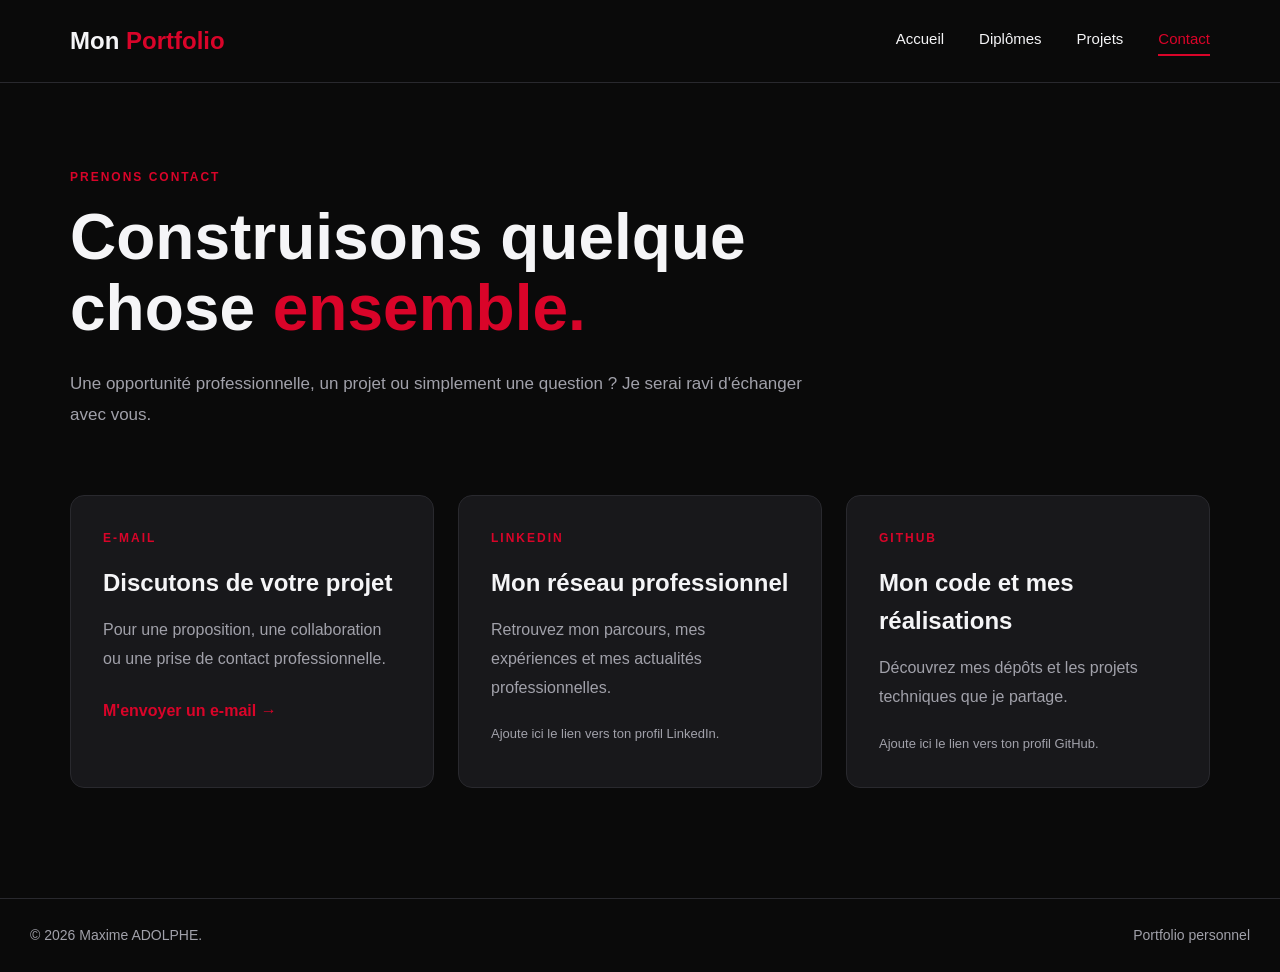
==== contact.html @ 1e72795f "ajout des différentes pages + css" ====
<!DOCTYPE html>
<html lang="fr">
<head>
  <meta charset="UTF-8">
  <meta name="viewport"
        content="width=device-width, initial-scale=1.0">
  <meta name="description"
        content="Contactez Maxime ADOLPHE pour échanger sur une opportunité professionnelle.">

  <title>Contact | Maxime ADOLPHE</title>

  <link rel="stylesheet" href="assets/css/style.css">
  <script src="assets/js/main.js" defer></script>
</head>
<body>

  <header class="header">
    <nav class="navbar" aria-label="Navigation principale">
      <a href="index.html" class="logo">
        Mon<span> Portfolio</span>
      </a>

      <button class="menu-toggle" type="button"
              aria-label="Ouvrir le menu"
              aria-expanded="false"
              aria-controls="nav-links">☰</button>

      <ul class="nav-links" id="nav-links">
        <li><a href="index.html">Accueil</a></li>
        <li><a href="diplomes.html">Diplômes</a></li>
        <li><a href="projets.html">Projets</a></li>
        <li><a href="contact.html" class="active"
               aria-current="page">Contact</a></li>
      </ul>
    </nav>
  </header>

  <main class="inner-page">
    <section class="page-heading">
      <p class="section-label">PRENONS CONTACT</p>
      <h1>Construisons quelque chose
        <span>ensemble.</span>
      </h1>
      <p>
        Une opportunité professionnelle, un projet
        ou simplement une question ? Je serai ravi
        d'échanger avec vous.
      </p>
    </section>

    <section class="contact-grid">

      <article class="info-card reveal">
        <p class="section-label">E-MAIL</p>
        <h2>Discutons de votre projet</h2>
        <p>
          Pour une proposition, une collaboration
          ou une prise de contact professionnelle.
        </p>
        <a class="contact-link"
           href="mailto:adresse@example.com">
          M'envoyer un e-mail →
        </a>
      </article>

      <article class="info-card reveal">
        <p class="section-label">LINKEDIN</p>
        <h2>Mon réseau professionnel</h2>
        <p>
          Retrouvez mon parcours, mes expériences
          et mes actualités professionnelles.
        </p>
        <!-- Remplacer # par ton URL LinkedIn -->
        <p class="contact-note">
          Ajoute ici le lien vers ton profil LinkedIn.
        </p>
      </article>

      <article class="info-card reveal">
        <p class="section-label">GITHUB</p>
        <h2>Mon code et mes réalisations</h2>
        <p>
          Découvrez mes dépôts et les projets
          techniques que je partage.
        </p>
        <!-- Remplacer # par ton URL GitHub -->
        <p class="contact-note">
          Ajoute ici le lien vers ton profil GitHub.
        </p>
      </article>

    </section>
  </main>

  <footer class="footer">
    <p>© <span id="year"></span> Maxime ADOLPHE.</p>
    <p>Portfolio personnel</p>
  </footer>

</body>
</html>
---- assets/css/style.css ----
:root {
  --bg-primary: #0a0a0a;
  --bg-secondary: #18181b;
  --accent: #d90429;
  --text-primary: #f5f5f7;
  --text-secondary: #a1a1aa;
  --border: #29292e;
}

body {
  margin: 0;
  background-color: var(--bg-primary);
  color: var(--text-primary);
  font-family: Arial, sans-serif;
}

a {
  color: var(--text-primary);
  text-decoration: none;
}

a:hover {
  color: var(--accent);
}

.btn-primary {
  background-color: var(--accent);
  color: #fff;
  padding: 12px 24px;
  border-radius: 8px;
  display: inline-block;
}

.profile-photo {
  width: 180px;
  height: 180px;
  object-fit: cover;
  border-radius: 50%;
  border: 3px solid var(--accent);
}



/* VARIABLES */
:root {
  --bg-primary: #0a0a0a;
  --bg-secondary: #18181b;
  --accent: #d90429;
  --text-primary: #f5f5f7;
  --text-secondary: #a1a1aa;
  --border: #29292e;
}

/* RESET */
* {
  margin: 0;
  padding: 0;
  box-sizing: border-box;
}

html {
  scroll-behavior: smooth;
}

body {
  background: var(--bg-primary);
  color: var(--text-primary);
  font-family: Arial, Helvetica, sans-serif;
  line-height: 1.6;
}

a {
  text-decoration: none;
  color: inherit;
}

/* NAVIGATION */
.header {
  border-bottom: 1px solid var(--border);
}

.navbar {
  max-width: 1200px;
  margin: auto;
  padding: 22px 30px;
  display: flex;
  justify-content: space-between;
  align-items: center;
}

.logo {
  font-size: 24px;
  font-weight: 800;
}

.logo span {
  color: var(--accent);
}

.nav-links {
  display: flex;
  list-style: none;
  gap: 35px;
}

.nav-links a {
  font-size: 15px;
  transition: color 0.3s;
}

.nav-links a:hover,
.nav-links a.active {
  color: var(--accent);
}

.menu-toggle {
  display: none;
}

/* HERO */
.hero {
  max-width: 1200px;
  min-height: 75vh;
  margin: auto;
  padding: 80px 30px;
  display: flex;
  align-items: center;
  justify-content: space-between;
  gap: 60px;
}

.hero-content {
  flex: 1;
}

.hero-intro {
  color: var(--accent);
  font-weight: 600;
  margin-bottom: 15px;
}

.hero h1 {
  font-size: clamp(36px, 5vw, 64px);
  line-height: 1.15;
  margin-bottom: 15px;
}

.hero h1 span {
  display: block;
  color: var(--accent);
}

.hero h2 {
  font-size: 24px;
  font-weight: 400;
  color: var(--text-secondary);
  margin-bottom: 25px;
}

.hero-description {
  max-width: 550px;
  color: var(--text-secondary);
  margin-bottom: 35px;
}

/* BOUTONS */
.hero-buttons {
  display: flex;
  gap: 15px;
  flex-wrap: wrap;
}

.btn {
  display: inline-block;
  padding: 13px 25px;
  border-radius: 8px;
  font-weight: 600;
  transition: 0.3s;
}

.btn-primary {
  background: var(--accent);
  color: var(--text-primary);
}

.btn-primary:hover {
  background: #b80322;
  transform: translateY(-3px);
}

.btn-outline {
  border: 1px solid var(--accent);
}

.btn-outline:hover {
  background: var(--accent);
  transform: translateY(-3px);
}

/* PHOTO */
.hero-image {
  flex: 0 0 320px;
  display: flex;
  justify-content: center;
}

.hero-image img {
  width: 320px;
  height: 320px;
  object-fit: cover;
  border-radius: 50%;
  border: 4px solid var(--accent);
  box-shadow: 0 0 45px rgba(217, 4, 41, 0.2);
}

/* FOOTER */
.footer {
  border-top: 1px solid var(--border);
  padding: 25px 30px;
  display: flex;
  justify-content: space-between;
  gap: 15px;
  color: var(--text-secondary);
  font-size: 14px;
}

/* RESPONSIVE */
@media (max-width: 768px) {
  .navbar {
    flex-wrap: wrap;
  }

  .menu-toggle {
    display: block;
    background: none;
    border: none;
    color: var(--text-primary);
    font-size: 28px;
    cursor: pointer;
  }

  .nav-links {
    display: none;
    flex-direction: column;
    width: 100%;
    gap: 15px;
    padding-top: 20px;
  }

  .nav-links.open {
    display: flex;
  }

  .hero {
    flex-direction: column-reverse;
    text-align: center;
    padding: 60px 20px;
    gap: 35px;
  }

  .hero-image {
    flex: none;
  }

  .hero-image img {
    width: 220px;
    height: 220px;
  }

  .hero-buttons {
    justify-content: center;
  }

  .footer {
    flex-direction: column;
    text-align: center;
  }
}

@media (prefers-reduced-motion: reduce) {
  html {
    scroll-behavior: auto;
  }

  .btn {
    transition: none;
  }
}


/* ANIMATION DE LA PRESENTATION */
@keyframes fadeUp {
  from {
    opacity: 0;
    transform: translateY(35px);
  }

  to {
    opacity: 1;
    transform: translateY(0);
  }
}

@keyframes fadeRight {
  from {
    opacity: 0;
    transform: translateX(40px);
  }

  to {
    opacity: 1;
    transform: translateX(0);
  }
}

@media (prefers-reduced-motion: no-preference) {
  .hero-content {
    animation: fadeUp 0.9s ease-out both;
  }

  .hero-image {
    animation: fadeRight 1.1s ease-out both;
  }
}


/* HALO LUMINEUX PHOTO */
.hero-image {
  position: relative;
  isolation: isolate;
}

.hero-image::before {
  content: "";
  position: absolute;

  width: 110%;
  aspect-ratio: 1;
  border-radius: 50%;

  background: radial-gradient(
    circle,
    rgba(217, 4, 41, 0.28) 0%,
    rgba(217, 4, 41, 0.08) 45%,
    transparent 70%
  );

  filter: blur(22px);
  z-index: -1;
  pointer-events: none;
}

.hero-image img {
  position: relative;
  max-width: 100%;
  transition:
    transform 0.4s ease,
    box-shadow 0.4s ease;
}

@media (hover: hover) {
  .hero-image img:hover {
    transform: scale(1.035);
    box-shadow: 0 0 55px rgba(217, 4, 41, 0.35);
  }
}


/* SOULIGNEMENT ANIME */
.nav-links a {
  position: relative;
  display: inline-block;
  padding-bottom: 5px;
}

.nav-links a::after {
  content: "";
  position: absolute;
  left: 0;
  bottom: 0;

  width: 100%;
  height: 2px;
  background: var(--accent);

  transform: scaleX(0);
  transform-origin: left;
  transition: transform 0.3s ease;
}

.nav-links a:hover::after,
.nav-links a:focus-visible::after,
.nav-links a.active::after {
  transform: scaleX(1);
}

@media (prefers-reduced-motion: reduce) {
  .nav-links a::after {
    transition: none;
  }
}


/* ===================================
   PAGES INTERIEURES - DARK CRIMSON
=================================== */

.inner-page {
  max-width: 1200px;
  min-height: 75vh;
  margin: 0 auto;
  padding: 85px 30px 110px;
}

.page-heading {
  max-width: 760px;
  margin-bottom: 65px;
}

.section-label {
  color: var(--accent);
  font-size: 12px;
  font-weight: 700;
  letter-spacing: 2px;
  text-transform: uppercase;
  margin-bottom: 14px;
}

.page-heading h1 {
  font-size: clamp(38px, 5vw, 64px);
  line-height: 1.12;
  margin-bottom: 24px;
}

.page-heading h1 span,
.subsection h2 span {
  color: var(--accent);
}

.page-heading > p:last-child {
  color: var(--text-secondary);
  font-size: 17px;
  line-height: 1.8;
}

/* CARTES */
.content-grid,
.contact-grid {
  display: grid;
  grid-template-columns: repeat(2, minmax(0, 1fr));
  gap: 24px;
}

.info-card,
.project-card {
  background: var(--bg-secondary);
  border: 1px solid var(--border);
  border-radius: 14px;
  overflow: hidden;
  transition:
    transform 0.3s ease,
    border-color 0.3s ease,
    box-shadow 0.3s ease;
}

.info-card {
  padding: 32px;
}

.info-card:hover,
.project-card:hover {
  transform: translateY(-5px);
  border-color: var(--accent);
  box-shadow: 0 15px 40px rgba(217, 4, 41, 0.1);
}

.info-card h2,
.info-card h3,
.project-card h2 {
  color: var(--text-primary);
  margin-bottom: 14px;
}

.info-card p,
.project-card p {
  color: var(--text-secondary);
  line-height: 1.8;
}

.info-card .section-label,
.project-card .section-label {
  color: var(--accent);
}

/* FRISE CHRONOLOGIQUE */
.timeline {
  position: relative;
  border-left: 2px solid var(--accent);
  margin-left: 12px;
  padding-left: 36px;
}

.timeline-item {
  position: relative;
  padding: 0 0 50px;
}

.timeline-item::before {
  content: "";
  position: absolute;
  left: -45px;
  top: 5px;
  width: 14px;
  height: 14px;
  background: var(--accent);
  border: 3px solid var(--bg-primary);
  border-radius: 50%;
  box-shadow: 0 0 15px rgba(217, 4, 41, 0.5);
}

.timeline-date {
  color: var(--accent);
  font-size: 14px;
  font-weight: 700;
}

.timeline-item h2 {
  margin: 10px 0;
  font-size: 25px;
}

.timeline-school {
  color: var(--text-primary);
  font-weight: 600;
  margin-bottom: 12px;
}

.timeline-item > p:last-of-type {
  color: var(--text-secondary);
  max-width: 700px;
}

.subsection {
  margin-top: 65px;
}

.subsection h2 {
  font-size: 32px;
  margin-bottom: 28px;
}

/* ETIQUETTES */
.tag-list {
  display: flex;
  flex-wrap: wrap;
  gap: 9px;
  margin-top: 20px;
}

.tag-list span {
  padding: 6px 12px;
  background: rgba(217, 4, 41, 0.1);
  border: 1px solid rgba(217, 4, 41, 0.3);
  border-radius: 6px;
  color: var(--text-primary);
  font-size: 12px;
}

/* PROJETS */
.project-visual {
  height: 210px;
  background:
    radial-gradient(circle at 75% 25%,
      rgba(217, 4, 41, 0.25), transparent 55%),
    #111114;
  display: flex;
  flex-direction: column;
  justify-content: space-between;
  padding: 25px;
  color: var(--accent);
  font-size: 12px;
  letter-spacing: 2px;
}

.project-symbol {
  font-size: 70px;
  font-weight: 700;
  align-self: flex-end;
  line-height: 1;
  opacity: 0.65;
}

.project-body {
  padding: 30px;
}

.project-note,
.contact-note {
  font-size: 13px;
  margin-top: 20px;
}

/* CONTACT */
.contact-link,
.contact-link:visited {
  display: inline-block;
  margin-top: 24px;
  color: var(--accent);
  font-weight: 700;
}

.contact-link:hover {
  color: var(--text-primary);
}

.contact-grid {
  grid-template-columns: repeat(3, minmax(0, 1fr));
}

/* ANIMATIONS */
@media (prefers-reduced-motion: no-preference) {
  .reveal {
    animation: revealUp 0.75s ease both;
  }

  @keyframes revealUp {
    from {
      opacity: 0;
      transform: translateY(25px);
    }
    to {
      opacity: 1;
      transform: translateY(0);
    }
  }
}

/* RESPONSIVE */
@media (max-width: 900px) {
  .contact-grid {
    grid-template-columns: 1fr;
  }
}

@media (max-width: 768px) {
  .inner-page {
    padding: 60px 20px 80px;
  }

  .page-heading {
    margin-bottom: 45px;
  }

  .content-grid {
    grid-template-columns: 1fr;
  }

  .timeline {
    padding-left: 25px;
  }

  .timeline-item::before {
    left: -34px;
  }

  .info-card,
  .project-body {
    padding: 24px;
  }
}

@media (prefers-reduced-motion: reduce) {
  .info-card,
  .project-card {
    transition: none;
  }
}
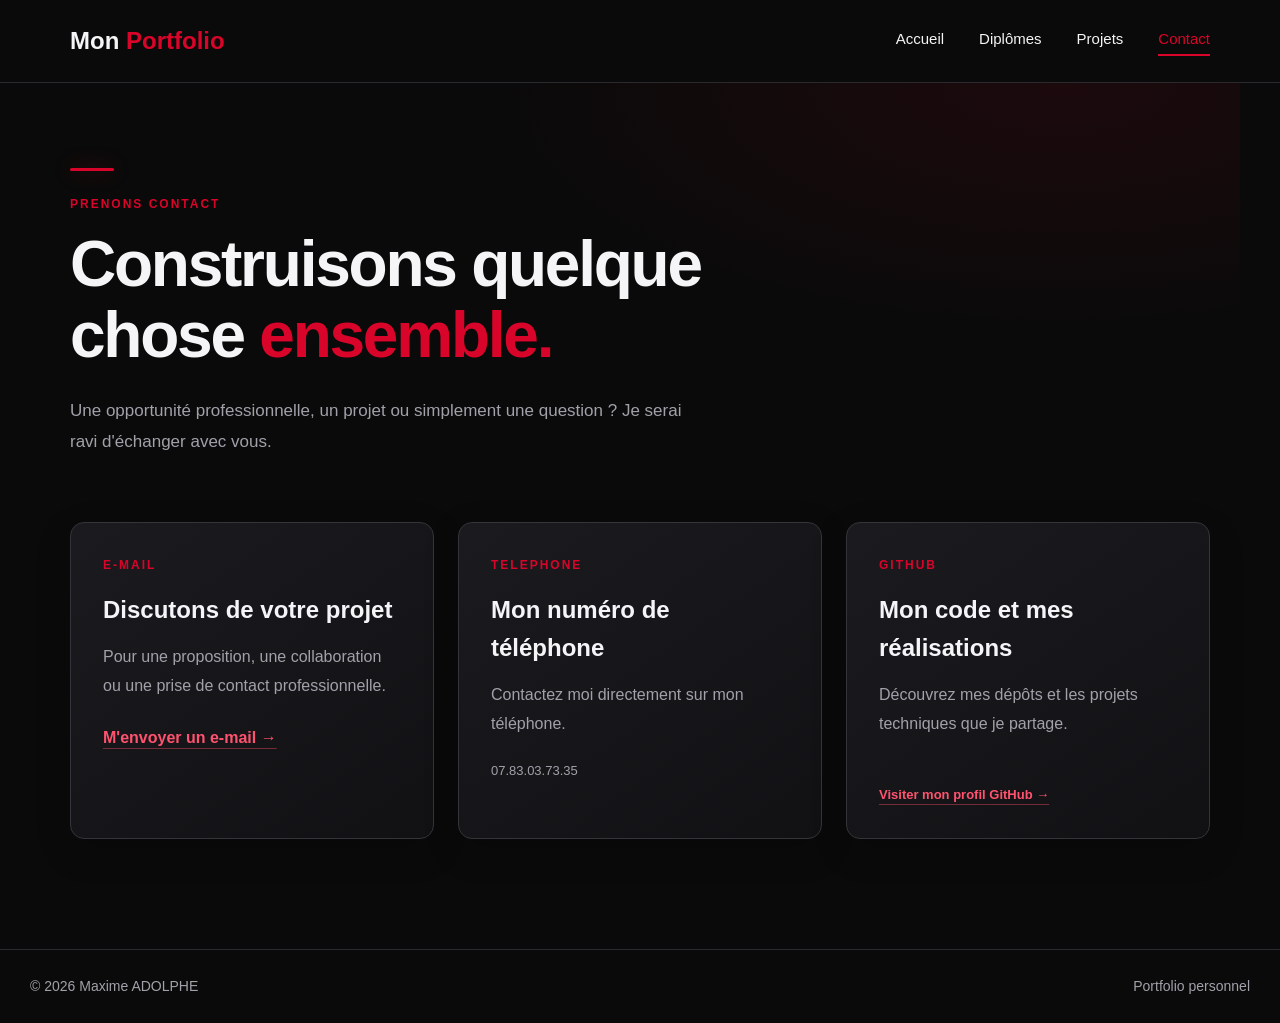
==== commit 550c9f55: "ajout formes de contact" ====
--- a/contact.html
+++ b/contact.html
@@ -59,21 +59,19 @@
           ou une prise de contact professionnelle.
         </p>
         <a class="contact-link"
-           href="mailto:adresse@example.com">
+           href="mailto:max80ad@gmail.com?subject=Demande%20de%20contact%20Portfolio">
           M'envoyer un e-mail →
         </a>
       </article>
 
       <article class="info-card reveal">
-        <p class="section-label">LINKEDIN</p>
-        <h2>Mon réseau professionnel</h2>
+        <p class="section-label">TELEPHONE</p>
+        <h2>Mon numéro de téléphone</h2>
         <p>
-          Retrouvez mon parcours, mes expériences
-          et mes actualités professionnelles.
+          Contactez moi directement sur mon téléphone.
         </p>
-        <!-- Remplacer # par ton URL LinkedIn -->
         <p class="contact-note">
-          Ajoute ici le lien vers ton profil LinkedIn.
+          07.83.03.73.35
         </p>
       </article>
 
@@ -86,7 +84,11 @@
         </p>
         <!-- Remplacer # par ton URL GitHub -->
         <p class="contact-note">
-          Ajoute ici le lien vers ton profil GitHub.
+          <a class="contact-link"
+             href="https://github.com/m4x0u80" target="_blank"
+             rel="noopener noreferrer">
+            Visiter mon profil GitHub →
+          </a>
         </p>
       </article>
 
@@ -94,7 +96,7 @@
   </main>
 
   <footer class="footer">
-    <p>© <span id="year"></span> Maxime ADOLPHE.</p>
+    <p>© <span id="year"></span> Maxime ADOLPHE</p>
     <p>Portfolio personnel</p>
   </footer>
 
--- a/assets/css/style.css
+++ b/assets/css/style.css
@@ -676,3 +676,149 @@
     transition: none;
   }
 }
+
+
+/* DARK CRIMSON — FINITIONS DES PAGES INTERIEURES
+   Ajouter à la FIN de assets/css/style.css */
+
+/* Fond discret et titres */
+.inner-page {
+  position: relative;
+  isolation: isolate;
+  background: radial-gradient(ellipse 65% 340px at 85% 0%, rgba(217,4,41,.085), transparent 75%);
+}
+.page-heading { position: relative; }
+.page-heading::before {
+  content: "";
+  display: block;
+  width: 44px;
+  height: 3px;
+  margin-bottom: 24px;
+  border-radius: 3px;
+  background: var(--accent);
+  box-shadow: 0 0 20px rgba(217,4,41,.4);
+}
+.page-heading h1 { letter-spacing: -.035em; text-wrap: balance; }
+.page-heading > p:last-child { max-width: 65ch; }
+
+/* Cartes : profondeur, mouvement et lisibilité */
+.info-card, .project-card {
+  position: relative;
+  background: linear-gradient(145deg, #1b1b1f, #111114);
+  border: 1px solid #34343a;
+  box-shadow: 0 12px 35px rgba(0,0,0,.18);
+}
+.info-card::before, .project-card::before {
+  content: "";
+  position: absolute;
+  inset: 0 auto 0 0;
+  width: 3px;
+  background: var(--accent);
+  opacity: 0;
+  transition: opacity .25s ease;
+  pointer-events: none;
+  z-index: 1;
+}
+.info-card:hover::before, .project-card:hover::before,
+.info-card:focus-within::before, .project-card:focus-within::before { opacity: 1; }
+.info-card:hover, .project-card:hover,
+.info-card:focus-within, .project-card:focus-within {
+  border-color: rgba(217,4,41,.8);
+  box-shadow: 0 18px 42px rgba(0,0,0,.35), 0 0 28px rgba(217,4,41,.08);
+}
+
+/* Frise des diplômes */
+.timeline { border-left-color: rgba(217,4,41,.65); }
+.timeline-item { padding-bottom: 56px; }
+.timeline-item:last-child { padding-bottom: 0; }
+.timeline-item::before { box-shadow: 0 0 0 4px rgba(217,4,41,.12), 0 0 18px rgba(217,4,41,.4); }
+.timeline-item h2 { color: var(--text-primary); line-height: 1.3; }
+.timeline-school { color: #d7d7dd; }
+.timeline-item > p { line-height: 1.8; }
+.subsection { padding-top: 24px; border-top: 1px solid var(--border); }
+
+/* Tags de compétences */
+.tag-list span {
+  background: rgba(217,4,41,.12);
+  border-color: rgba(217,4,41,.36);
+  color: var(--text-primary);
+  font-weight: 500;
+}
+
+/* Réalisations */
+.projects-grid { align-items: stretch; }
+.project-card { display: flex; flex-direction: column; }
+.project-visual {
+  position: relative;
+  overflow: hidden;
+  background:
+    linear-gradient(135deg, transparent 48%, rgba(217,4,41,.09) 49%, transparent 51%),
+    radial-gradient(circle at 80% 25%, rgba(217,4,41,.24), transparent 55%),
+    #111114;
+}
+.project-visual img {
+  display: block;
+  width: 100%;
+  height: 100%;
+  object-fit: cover;
+}
+.project-visual::after {
+  content: "";
+  position: absolute;
+  width: 160px;
+  height: 160px;
+  border: 1px solid rgba(217,4,41,.3);
+  border-radius: 50%;
+  right: -60px;
+  bottom: -80px;
+  pointer-events: none;
+}
+.project-symbol { transition: transform .35s ease; }
+.project-card:hover .project-symbol { transform: translateY(-6px) rotate(-5deg); }
+.project-body { display: flex; flex-direction: column; flex: 1; }
+.project-body .tag-list { margin-top: auto; padding-top: 20px; }
+.project-note { color: #b6b6c0; }
+
+/* Liens de contact : toujours lisibles */
+.contact-link, .contact-link:visited {
+  color: #ff526e;
+  text-decoration: underline;
+  text-decoration-color: rgba(255,82,110,.4);
+  text-underline-offset: 5px;
+  transition: color .2s ease, text-decoration-color .2s ease;
+}
+.contact-link:hover, .contact-link:focus-visible {
+  color: var(--text-primary);
+  text-decoration-color: var(--accent);
+}
+.contact-link:focus-visible, .nav-links a:focus-visible {
+  outline: 2px solid var(--accent);
+  outline-offset: 5px;
+  border-radius: 2px;
+}
+
+/* Boutons de la page d'accueil : texte blanc même au survol */
+.btn-primary, .btn-primary:visited, .btn-primary:hover, .btn-primary:focus-visible,
+.btn-outline, .btn-outline:visited, .btn-outline:hover, .btn-outline:focus-visible {
+  color: #f5f5f7;
+}
+
+/* Ecrans intermédiaires et mobiles */
+@media (max-width: 900px) {
+  .content-grid { grid-template-columns: repeat(2, minmax(0,1fr)); }
+  .contact-grid { grid-template-columns: 1fr; }
+}
+@media (max-width: 768px) {
+  .content-grid, .projects-grid { grid-template-columns: 1fr; }
+  .inner-page { padding: 56px 20px 80px; }
+  .page-heading { margin-bottom: 42px; }
+  .page-heading h1 { overflow-wrap: anywhere; }
+  .timeline { margin-left: 9px; padding-left: 25px; }
+  .timeline-item::before { left: -34px; }
+  .project-visual { height: 185px; }
+}
+@media (prefers-reduced-motion: reduce) {
+  .info-card, .project-card, .project-symbol, .contact-link,
+  .info-card::before, .project-card::before { transition: none; }
+  .info-card:hover, .project-card:hover { transform: none; }
+}
